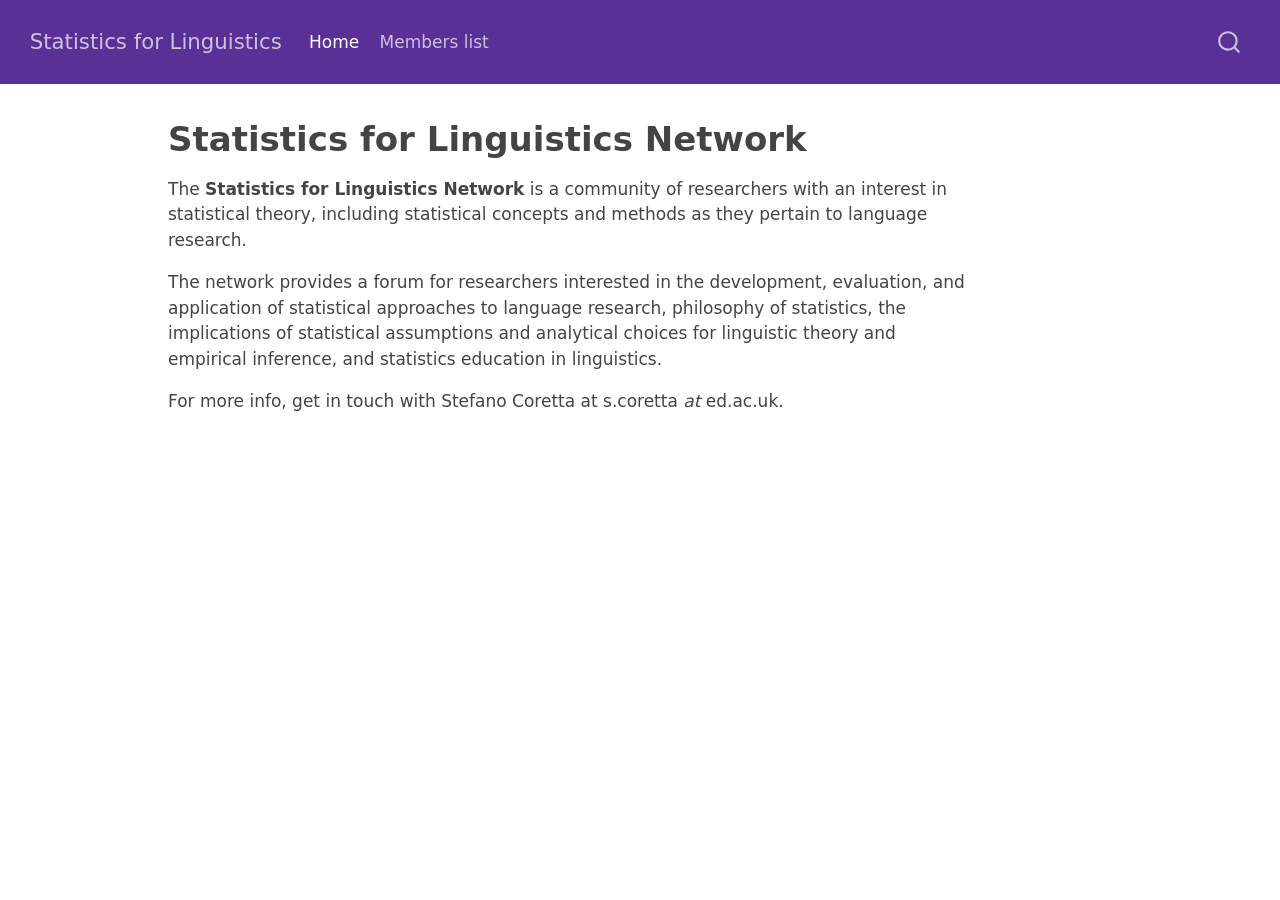
==== docs/index.html @ 7620b8a6 "update mission" ====
<!DOCTYPE html>
<html xmlns="http://www.w3.org/1999/xhtml" lang="en" xml:lang="en"><head>

<meta charset="utf-8">
<meta name="generator" content="quarto-1.9.38">

<meta name="viewport" content="width=device-width, initial-scale=1.0, user-scalable=yes">


<title>Statistics for Linguistics Network – Statistics for Linguistics</title>
<style>
/* Default styles provided by pandoc.
** See https://pandoc.org/MANUAL.html#variables-for-html for config info.
*/
code{white-space: pre-wrap;}
span.smallcaps{font-variant: small-caps;}
div.columns{display: flex; gap: min(4vw, 1.5em);}
div.column{flex: auto; overflow-x: auto;}
div.hanging-indent{margin-left: 1.5em; text-indent: -1.5em;}
ul.task-list{list-style: none;}
ul.task-list li input[type="checkbox"] {
  width: 0.8em;
  margin: 0 0.8em 0.2em -1em; /* quarto-specific, see https://github.com/quarto-dev/quarto-cli/issues/4556 */ 
  vertical-align: middle;
}
</style>


<script src="site_libs/quarto-nav/quarto-nav.js"></script>
<script src="site_libs/quarto-nav/headroom.min.js"></script>
<script src="site_libs/clipboard/clipboard.min.js"></script>
<script src="site_libs/quarto-search/autocomplete.umd.js"></script>
<script src="site_libs/quarto-search/fuse.min.js"></script>
<script src="site_libs/quarto-search/quarto-search.js"></script>
<meta name="quarto:offset" content="./">
<script src="site_libs/quarto-html/quarto.js" type="module"></script>
<script src="site_libs/quarto-html/tabsets/tabsets.js" type="module"></script>
<script src="site_libs/quarto-html/popper.min.js"></script>
<script src="site_libs/quarto-html/tippy.umd.min.js"></script>
<script src="site_libs/quarto-html/anchor.min.js"></script>
<link href="site_libs/quarto-html/tippy.css" rel="stylesheet">
<link href="site_libs/quarto-html/quarto-syntax-highlighting-15634bcf2e68342d4ad2dfa704d543f6.css" rel="stylesheet" id="quarto-text-highlighting-styles">
<script src="site_libs/bootstrap/bootstrap.min.js"></script>
<link href="site_libs/bootstrap/bootstrap-icons.css" rel="stylesheet">
<link href="site_libs/bootstrap/bootstrap-daa8fa81d25beabfc7405797cb8d7aea.min.css" rel="stylesheet" append-hash="true" id="quarto-bootstrap" data-mode="light">
<script id="quarto-search-options" type="application/json">{
  "location": "navbar",
  "copy-button": false,
  "collapse-after": 3,
  "panel-placement": "end",
  "type": "overlay",
  "limit": 50,
  "keyboard-shortcut": [
    "f",
    "/",
    "s"
  ],
  "show-item-context": false,
  "language": {
    "search-no-results-text": "No results",
    "search-matching-documents-text": "matching documents",
    "search-copy-link-title": "Copy link to search",
    "search-hide-matches-text": "Hide additional matches",
    "search-more-match-text": "more match in this document",
    "search-more-matches-text": "more matches in this document",
    "search-clear-button-title": "Clear",
    "search-text-placeholder": "",
    "search-detached-cancel-button-title": "Cancel",
    "search-submit-button-title": "Submit",
    "search-label": "Search"
  }
}</script>


<link rel="stylesheet" href="styles.css">
</head>

<body class="nav-fixed quarto-light">

<div id="quarto-search-results"></div>
  <header id="quarto-header" class="headroom fixed-top">
    <nav class="navbar navbar-expand-lg " data-bs-theme="dark">
      <div class="navbar-container container-fluid">
      <div class="navbar-brand-container mx-auto">
    <a class="navbar-brand" href="./index.html">
    <span class="navbar-title">Statistics for Linguistics</span>
    </a>
  </div>
            <div id="quarto-search" class="" title="Search"></div>
          <button class="navbar-toggler" type="button" data-bs-toggle="collapse" data-bs-target="#navbarCollapse" aria-controls="navbarCollapse" role="menu" aria-expanded="false" aria-label="Toggle navigation" onclick="if (window.quartoToggleHeadroom) { window.quartoToggleHeadroom(); }">
  <span class="navbar-toggler-icon"></span>
</button>
          <div class="collapse navbar-collapse" id="navbarCollapse">
            <ul class="navbar-nav navbar-nav-scroll me-auto">
  <li class="nav-item">
    <a class="nav-link active" href="./index.html" aria-current="page"> 
<span class="menu-text">Home</span></a>
  </li>  
  <li class="nav-item">
    <a class="nav-link" href="./members.qmd"> 
<span class="menu-text">Members list</span></a>
  </li>  
</ul>
          </div> <!-- /navcollapse -->
            <div class="quarto-navbar-tools">
</div>
      </div> <!-- /container-fluid -->
    </nav>
</header>
<!-- content -->
<div id="quarto-content" class="quarto-container page-columns page-rows-contents page-layout-article page-navbar">
<!-- sidebar -->
<!-- margin-sidebar -->
    <div id="quarto-margin-sidebar" class="sidebar margin-sidebar zindex-bottom">
        
    </div>
<!-- main -->
<main class="content" id="quarto-document-content">

<header id="title-block-header" class="quarto-title-block default">
<div class="quarto-title">
<h1 class="title">Statistics for Linguistics Network</h1>
</div>



<div class="quarto-title-meta">

    
  
    
  </div>
  


</header>


<p>The <strong>Statistics for Linguistics Network</strong> is a community of researchers with an interest in statistical theory, including statistical concepts and methods as they pertain to language research.</p>
<p>The network provides a forum for researchers interested in the development, evaluation, and application of statistical approaches to language research, philosophy of statistics, the implications of statistical assumptions and analytical choices for linguistic theory and empirical inference, and statistics education in linguistics.</p>
<p>For more info, get in touch with Stefano Coretta at s.coretta <em>at</em> ed.ac.uk.</p>



</main> <!-- /main -->
<script id="quarto-html-after-body" type="application/javascript">
  window.document.addEventListener("DOMContentLoaded", function (event) {
    const icon = "";
    const anchorJS = new window.AnchorJS();
    anchorJS.options = {
      placement: 'right',
      icon: icon
    };
    anchorJS.add('.anchored');
    const isCodeAnnotation = (el) => {
      for (const clz of el.classList) {
        if (clz.startsWith('code-annotation-')) {                     
          return true;
        }
      }
      return false;
    }
    const onCopySuccess = function(e) {
      // button target
      const button = e.trigger;
      // don't keep focus
      button.blur();
      // flash "checked"
      button.classList.add('code-copy-button-checked');
      var currentTitle = button.getAttribute("title");
      button.setAttribute("title", "Copied!");
      let tooltip;
      if (window.bootstrap) {
        button.setAttribute("data-bs-toggle", "tooltip");
        button.setAttribute("data-bs-placement", "left");
        button.setAttribute("data-bs-title", "Copied!");
        tooltip = new bootstrap.Tooltip(button, 
          { trigger: "manual", 
            customClass: "code-copy-button-tooltip",
            offset: [0, -8]});
        tooltip.show();    
      }
      setTimeout(function() {
        if (tooltip) {
          tooltip.hide();
          button.removeAttribute("data-bs-title");
          button.removeAttribute("data-bs-toggle");
          button.removeAttribute("data-bs-placement");
        }
        button.setAttribute("title", currentTitle);
        button.classList.remove('code-copy-button-checked');
      }, 1000);
      // clear code selection
      e.clearSelection();
    }
    const getTextToCopy = function(trigger) {
      const outerScaffold = trigger.parentElement.cloneNode(true);
      const codeEl = outerScaffold.querySelector('code');
      for (const childEl of codeEl.children) {
        if (isCodeAnnotation(childEl)) {
          childEl.remove();
        }
      }
      return codeEl.innerText;
    }
    const clipboard = new window.ClipboardJS('.code-copy-button:not([data-in-quarto-modal])', {
      text: getTextToCopy
    });
    clipboard.on('success', onCopySuccess);
    if (window.document.getElementById('quarto-embedded-source-code-modal')) {
      const clipboardModal = new window.ClipboardJS('.code-copy-button[data-in-quarto-modal]', {
        text: getTextToCopy,
        container: window.document.getElementById('quarto-embedded-source-code-modal')
      });
      clipboardModal.on('success', onCopySuccess);
    }
      var localhostRegex = new RegExp(/^(?:http|https):\/\/localhost\:?[0-9]*\//);
      var mailtoRegex = new RegExp(/^mailto:/);
        var filterRegex = new RegExp('/' + window.location.host + '/');
      var isInternal = (href) => {
          return filterRegex.test(href) || localhostRegex.test(href) || mailtoRegex.test(href);
      }
      // Inspect non-navigation links and adorn them if external
     var links = window.document.querySelectorAll('a[href]:not(.nav-link):not(.navbar-brand):not(.toc-action):not(.sidebar-link):not(.sidebar-item-toggle):not(.pagination-link):not(.no-external):not([aria-hidden]):not(.dropdown-item):not(.quarto-navigation-tool):not(.about-link)');
      for (var i=0; i<links.length; i++) {
        const link = links[i];
        if (!isInternal(link.href)) {
          // undo the damage that might have been done by quarto-nav.js in the case of
          // links that we want to consider external
          if (link.dataset.originalHref !== undefined) {
            link.href = link.dataset.originalHref;
          }
        }
      }
    function tippyHover(el, contentFn, onTriggerFn, onUntriggerFn) {
      const config = {
        allowHTML: true,
        maxWidth: 500,
        delay: 100,
        arrow: false,
        appendTo: function(el) {
            return el.parentElement;
        },
        interactive: true,
        interactiveBorder: 10,
        theme: 'quarto',
        placement: 'bottom-start',
      };
      if (contentFn) {
        config.content = contentFn;
      }
      if (onTriggerFn) {
        config.onTrigger = onTriggerFn;
      }
      if (onUntriggerFn) {
        config.onUntrigger = onUntriggerFn;
      }
      window.tippy(el, config); 
    }
    const noterefs = window.document.querySelectorAll('a[role="doc-noteref"]');
    for (var i=0; i<noterefs.length; i++) {
      const ref = noterefs[i];
      tippyHover(ref, function() {
        // use id or data attribute instead here
        let href = ref.getAttribute('data-footnote-href') || ref.getAttribute('href');
        try { href = new URL(href).hash; } catch {}
        const id = href.replace(/^#\/?/, "");
        const note = window.document.getElementById(id);
        if (note) {
          return note.innerHTML;
        } else {
          return "";
        }
      });
    }
    const xrefs = window.document.querySelectorAll('a.quarto-xref');
    const processXRef = (id, note) => {
      // Strip column container classes
      const stripColumnClz = (el) => {
        el.classList.remove("page-full", "page-columns");
        if (el.children) {
          for (const child of el.children) {
            stripColumnClz(child);
          }
        }
      }
      stripColumnClz(note)
      if (id === null || id.startsWith('sec-')) {
        // Special case sections, only their first couple elements
        const container = document.createElement("div");
        if (note.children && note.children.length > 2) {
          container.appendChild(note.children[0].cloneNode(true));
          for (let i = 1; i < note.children.length; i++) {
            const child = note.children[i];
            if (child.tagName === "P" && child.innerText === "") {
              continue;
            } else {
              container.appendChild(child.cloneNode(true));
              break;
            }
          }
          if (window.Quarto?.typesetMath) {
            window.Quarto.typesetMath(container);
          }
          return container.innerHTML
        } else {
          if (window.Quarto?.typesetMath) {
            window.Quarto.typesetMath(note);
          }
          return note.innerHTML;
        }
      } else {
        // Remove any anchor links if they are present
        const anchorLink = note.querySelector('a.anchorjs-link');
        if (anchorLink) {
          anchorLink.remove();
        }
        if (window.Quarto?.typesetMath) {
          window.Quarto.typesetMath(note);
        }
        if (note.classList.contains("callout")) {
          return note.outerHTML;
        } else {
          return note.innerHTML;
        }
      }
    }
    for (var i=0; i<xrefs.length; i++) {
      const xref = xrefs[i];
      tippyHover(xref, undefined, function(instance) {
        instance.disable();
        let url = xref.getAttribute('href');
        let hash = undefined; 
        if (url.startsWith('#')) {
          hash = url;
        } else {
          try { hash = new URL(url).hash; } catch {}
        }
        if (hash) {
          const id = hash.replace(/^#\/?/, "");
          const note = window.document.getElementById(id);
          if (note !== null) {
            try {
              const html = processXRef(id, note.cloneNode(true));
              instance.setContent(html);
            } finally {
              instance.enable();
              instance.show();
            }
          } else {
            // See if we can fetch this
            fetch(url.split('#')[0])
            .then(res => res.text())
            .then(html => {
              const parser = new DOMParser();
              const htmlDoc = parser.parseFromString(html, "text/html");
              const note = htmlDoc.getElementById(id);
              if (note !== null) {
                const html = processXRef(id, note);
                instance.setContent(html);
              } 
            }).finally(() => {
              instance.enable();
              instance.show();
            });
          }
        } else {
          // See if we can fetch a full url (with no hash to target)
          // This is a special case and we should probably do some content thinning / targeting
          fetch(url)
          .then(res => res.text())
          .then(html => {
            const parser = new DOMParser();
            const htmlDoc = parser.parseFromString(html, "text/html");
            const note = htmlDoc.querySelector('main.content');
            if (note !== null) {
              // This should only happen for chapter cross references
              // (since there is no id in the URL)
              // remove the first header
              if (note.children.length > 0 && note.children[0].tagName === "HEADER") {
                note.children[0].remove();
              }
              const html = processXRef(null, note);
              instance.setContent(html);
            } 
          }).finally(() => {
            instance.enable();
            instance.show();
          });
        }
      }, function(instance) {
      });
    }
        let selectedAnnoteEl;
        const selectorForAnnotation = ( cell, annotation) => {
          let cellAttr = 'data-code-cell="' + cell + '"';
          let lineAttr = 'data-code-annotation="' +  annotation + '"';
          const selector = 'span[' + cellAttr + '][' + lineAttr + ']';
          return selector;
        }
        const selectCodeLines = (annoteEl) => {
          const doc = window.document;
          const targetCell = annoteEl.getAttribute("data-target-cell");
          const targetAnnotation = annoteEl.getAttribute("data-target-annotation");
          const annoteSpan = window.document.querySelector(selectorForAnnotation(targetCell, targetAnnotation));
          const lines = annoteSpan.getAttribute("data-code-lines").split(",");
          const lineIds = lines.map((line) => {
            return targetCell + "-" + line;
          })
          let top = null;
          let height = null;
          let parent = null;
          if (lineIds.length > 0) {
              //compute the position of the single el (top and bottom and make a div)
              const el = window.document.getElementById(lineIds[0]);
              top = el.offsetTop;
              height = el.offsetHeight;
              parent = el.parentElement.parentElement;
            if (lineIds.length > 1) {
              const lastEl = window.document.getElementById(lineIds[lineIds.length - 1]);
              const bottom = lastEl.offsetTop + lastEl.offsetHeight;
              height = bottom - top;
            }
            if (top !== null && height !== null && parent !== null) {
              // cook up a div (if necessary) and position it 
              let div = window.document.getElementById("code-annotation-line-highlight");
              if (div === null) {
                div = window.document.createElement("div");
                div.setAttribute("id", "code-annotation-line-highlight");
                div.style.position = 'absolute';
                parent.appendChild(div);
              }
              div.style.top = top - 2 + "px";
              div.style.height = height + 4 + "px";
              div.style.left = 0;
              let gutterDiv = window.document.getElementById("code-annotation-line-highlight-gutter");
              if (gutterDiv === null) {
                gutterDiv = window.document.createElement("div");
                gutterDiv.setAttribute("id", "code-annotation-line-highlight-gutter");
                gutterDiv.style.position = 'absolute';
                const codeCell = window.document.getElementById(targetCell);
                const gutter = codeCell.querySelector('.code-annotation-gutter');
                gutter.appendChild(gutterDiv);
              }
              gutterDiv.style.top = top - 2 + "px";
              gutterDiv.style.height = height + 4 + "px";
            }
            selectedAnnoteEl = annoteEl;
          }
        };
        const unselectCodeLines = () => {
          const elementsIds = ["code-annotation-line-highlight", "code-annotation-line-highlight-gutter"];
          elementsIds.forEach((elId) => {
            const div = window.document.getElementById(elId);
            if (div) {
              div.remove();
            }
          });
          selectedAnnoteEl = undefined;
        };
          // Handle positioning of the toggle
      window.addEventListener(
        "resize",
        throttle(() => {
          elRect = undefined;
          if (selectedAnnoteEl) {
            selectCodeLines(selectedAnnoteEl);
          }
        }, 10)
      );
      function throttle(fn, ms) {
      let throttle = false;
      let timer;
        return (...args) => {
          if(!throttle) { // first call gets through
              fn.apply(this, args);
              throttle = true;
          } else { // all the others get throttled
              if(timer) clearTimeout(timer); // cancel #2
              timer = setTimeout(() => {
                fn.apply(this, args);
                timer = throttle = false;
              }, ms);
          }
        };
      }
        // Attach click handler to the DT
        const annoteDls = window.document.querySelectorAll('dt[data-target-cell]');
        for (const annoteDlNode of annoteDls) {
          annoteDlNode.addEventListener('click', (event) => {
            const clickedEl = event.target;
            if (clickedEl !== selectedAnnoteEl) {
              unselectCodeLines();
              const activeEl = window.document.querySelector('dt[data-target-cell].code-annotation-active');
              if (activeEl) {
                activeEl.classList.remove('code-annotation-active');
              }
              selectCodeLines(clickedEl);
              clickedEl.classList.add('code-annotation-active');
            } else {
              // Unselect the line
              unselectCodeLines();
              clickedEl.classList.remove('code-annotation-active');
            }
          });
        }
    const findCites = (el) => {
      const parentEl = el.parentElement;
      if (parentEl) {
        const cites = parentEl.dataset.cites;
        if (cites) {
          return {
            el,
            cites: cites.split(' ')
          };
        } else {
          return findCites(el.parentElement)
        }
      } else {
        return undefined;
      }
    };
    var bibliorefs = window.document.querySelectorAll('a[role="doc-biblioref"]');
    for (var i=0; i<bibliorefs.length; i++) {
      const ref = bibliorefs[i];
      const citeInfo = findCites(ref);
      if (citeInfo) {
        tippyHover(citeInfo.el, function() {
          var popup = window.document.createElement('div');
          citeInfo.cites.forEach(function(cite) {
            var citeDiv = window.document.createElement('div');
            citeDiv.classList.add('hanging-indent');
            citeDiv.classList.add('csl-entry');
            var biblioDiv = window.document.getElementById('ref-' + cite);
            if (biblioDiv) {
              citeDiv.innerHTML = biblioDiv.innerHTML;
            }
            popup.appendChild(citeDiv);
          });
          return popup.innerHTML;
        });
      }
    }
  });
  </script>
</div> <!-- /content -->




</body></html>
---- docs/site_libs/quarto-html/tippy.css ----
.tippy-box[data-animation=fade][data-state=hidden]{opacity:0}[data-tippy-root]{max-width:calc(100vw - 10px)}.tippy-box{position:relative;background-color:#333;color:#fff;border-radius:4px;font-size:14px;line-height:1.4;white-space:normal;outline:0;transition-property:transform,visibility,opacity}.tippy-box[data-placement^=top]>.tippy-arrow{bottom:0}.tippy-box[data-placement^=top]>.tippy-arrow:before{bottom:-7px;left:0;border-width:8px 8px 0;border-top-color:initial;transform-origin:center top}.tippy-box[data-placement^=bottom]>.tippy-arrow{top:0}.tippy-box[data-placement^=bottom]>.tippy-arrow:before{top:-7px;left:0;border-width:0 8px 8px;border-bottom-color:initial;transform-origin:center bottom}.tippy-box[data-placement^=left]>.tippy-arrow{right:0}.tippy-box[data-placement^=left]>.tippy-arrow:before{border-width:8px 0 8px 8px;border-left-color:initial;right:-7px;transform-origin:center left}.tippy-box[data-placement^=right]>.tippy-arrow{left:0}.tippy-box[data-placement^=right]>.tippy-arrow:before{left:-7px;border-width:8px 8px 8px 0;border-right-color:initial;transform-origin:center right}.tippy-box[data-inertia][data-state=visible]{transition-timing-function:cubic-bezier(.54,1.5,.38,1.11)}.tippy-arrow{width:16px;height:16px;color:#333}.tippy-arrow:before{content:"";position:absolute;border-color:transparent;border-style:solid}.tippy-content{position:relative;padding:5px 9px;z-index:1}
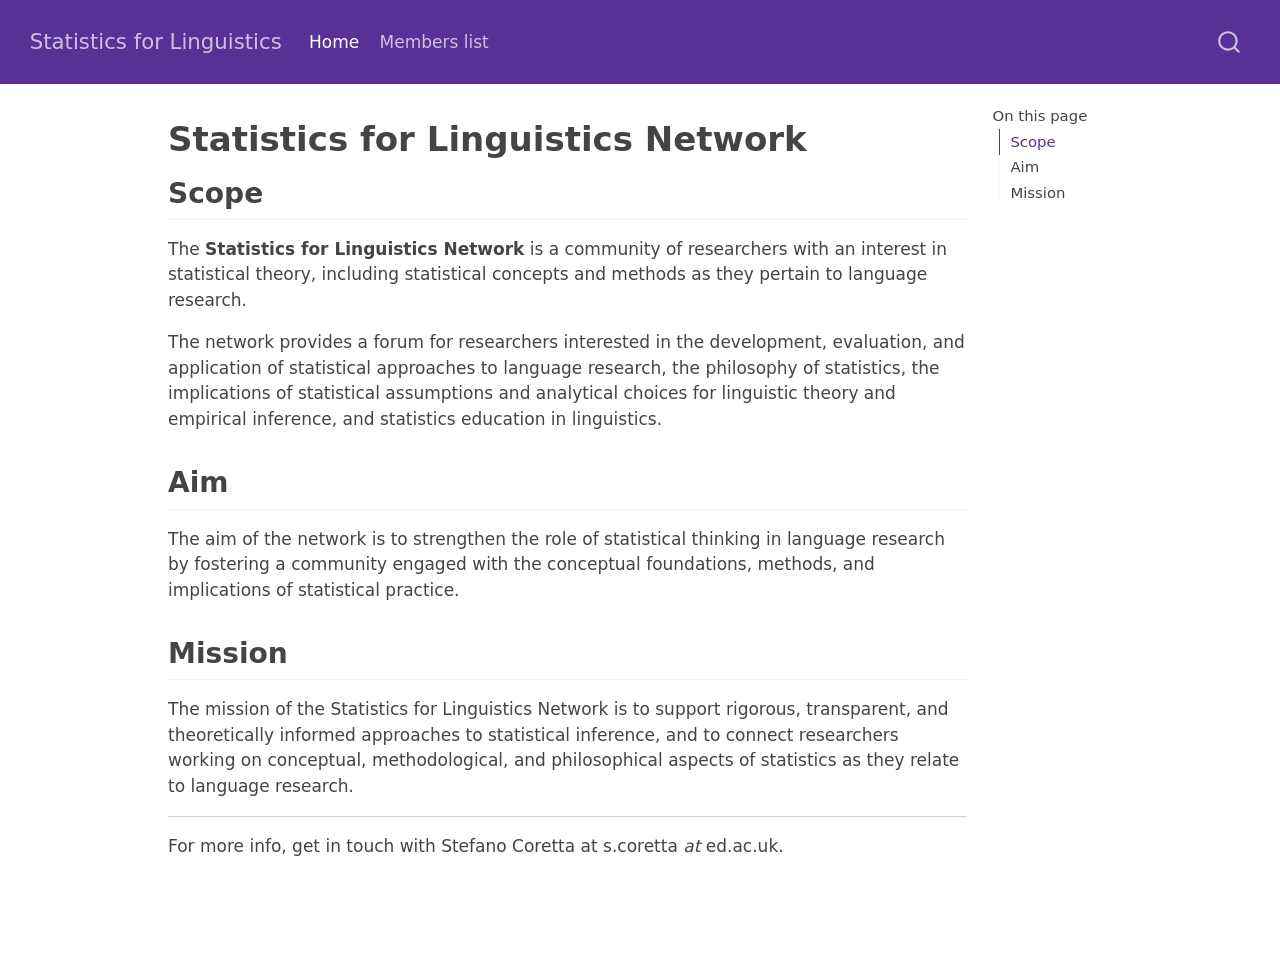
==== commit 3091fed5: "update homepage" ====
--- a/docs/index.html
+++ b/docs/index.html
@@ -111,8 +111,16 @@
 <div id="quarto-content" class="quarto-container page-columns page-rows-contents page-layout-article page-navbar">
 <!-- sidebar -->
 <!-- margin-sidebar -->
-    <div id="quarto-margin-sidebar" class="sidebar margin-sidebar zindex-bottom">
-        
+    <div id="quarto-margin-sidebar" class="sidebar margin-sidebar">
+        <nav id="TOC" role="doc-toc" class="toc-active">
+    <h2 id="toc-title">On this page</h2>
+   
+  <ul>
+  <li><a href="#scope" id="toc-scope" class="nav-link active" data-scroll-target="#scope">Scope</a></li>
+  <li><a href="#aim" id="toc-aim" class="nav-link" data-scroll-target="#aim">Aim</a></li>
+  <li><a href="#mission" id="toc-mission" class="nav-link" data-scroll-target="#mission">Mission</a></li>
+  </ul>
+</nav>
     </div>
 <!-- main -->
 <main class="content" id="quarto-document-content">
@@ -136,11 +144,23 @@
 </header>
 
 
+<section id="scope" class="level2">
+<h2 class="anchored" data-anchor-id="scope">Scope</h2>
 <p>The <strong>Statistics for Linguistics Network</strong> is a community of researchers with an interest in statistical theory, including statistical concepts and methods as they pertain to language research.</p>
-<p>The network provides a forum for researchers interested in the development, evaluation, and application of statistical approaches to language research, philosophy of statistics, the implications of statistical assumptions and analytical choices for linguistic theory and empirical inference, and statistics education in linguistics.</p>
+<p>The network provides a forum for researchers interested in the development, evaluation, and application of statistical approaches to language research, the philosophy of statistics, the implications of statistical assumptions and analytical choices for linguistic theory and empirical inference, and statistics education in linguistics.</p>
+</section>
+<section id="aim" class="level2">
+<h2 class="anchored" data-anchor-id="aim">Aim</h2>
+<p>The aim of the network is to strengthen the role of statistical thinking in language research by fostering a community engaged with the conceptual foundations, methods, and implications of statistical practice.</p>
+</section>
+<section id="mission" class="level2">
+<h2 class="anchored" data-anchor-id="mission">Mission</h2>
+<p>The mission of the Statistics for Linguistics Network is to support rigorous, transparent, and theoretically informed approaches to statistical inference, and to connect researchers working on conceptual, methodological, and philosophical aspects of statistics as they relate to language research.</p>
+<hr>
 <p>For more info, get in touch with Stefano Coretta at s.coretta <em>at</em> ed.ac.uk.</p>
 
 
+</section>
 
 </main> <!-- /main -->
 <script id="quarto-html-after-body" type="application/javascript">
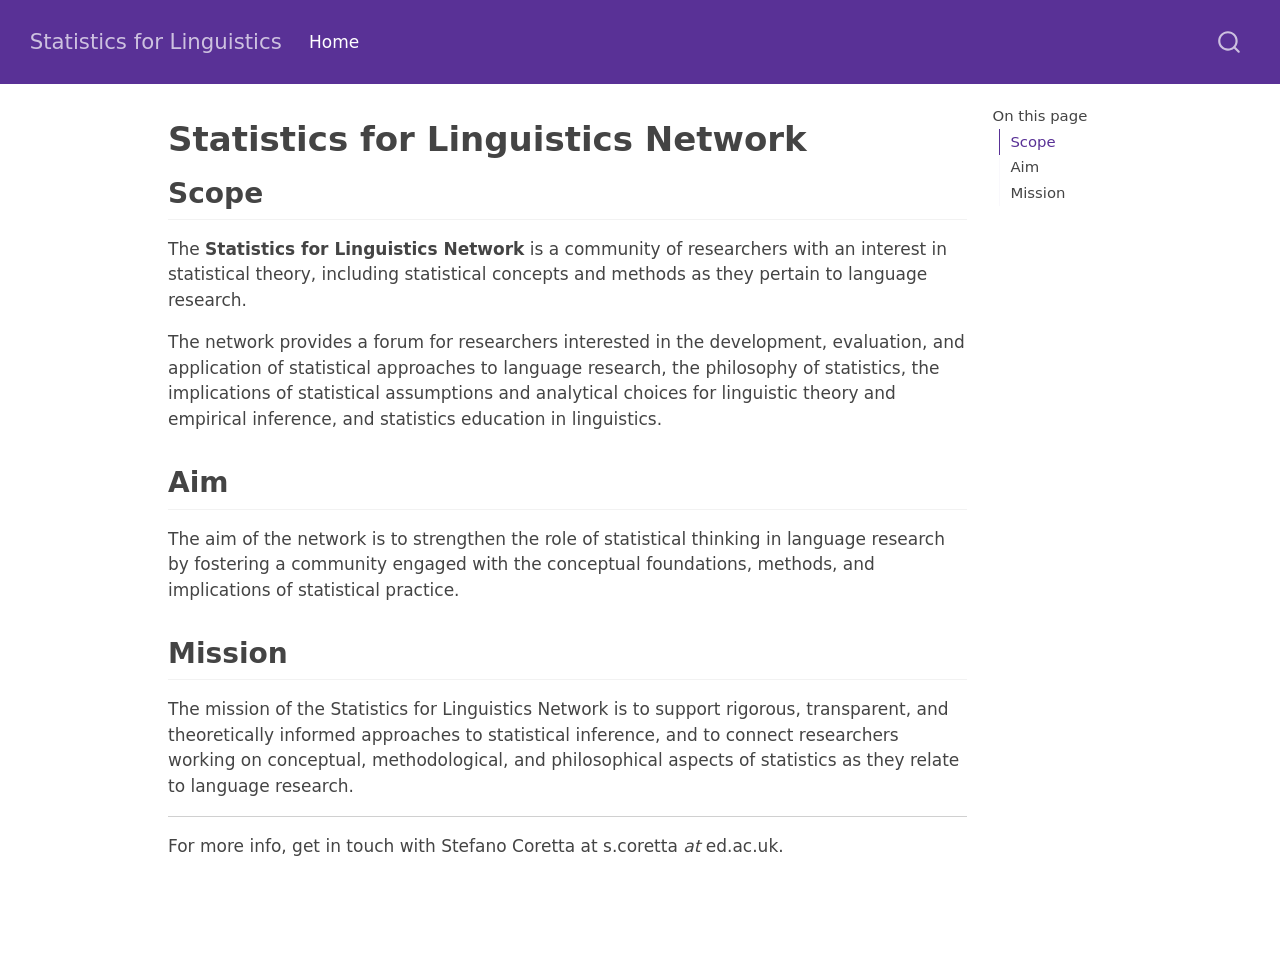
==== commit 6f3b7ca8: "update website" ====
--- a/docs/index.html
+++ b/docs/index.html
@@ -96,10 +96,6 @@
     <a class="nav-link active" href="./index.html" aria-current="page"> 
 <span class="menu-text">Home</span></a>
   </li>  
-  <li class="nav-item">
-    <a class="nav-link" href="./members.qmd"> 
-<span class="menu-text">Members list</span></a>
-  </li>  
 </ul>
           </div> <!-- /navcollapse -->
             <div class="quarto-navbar-tools">
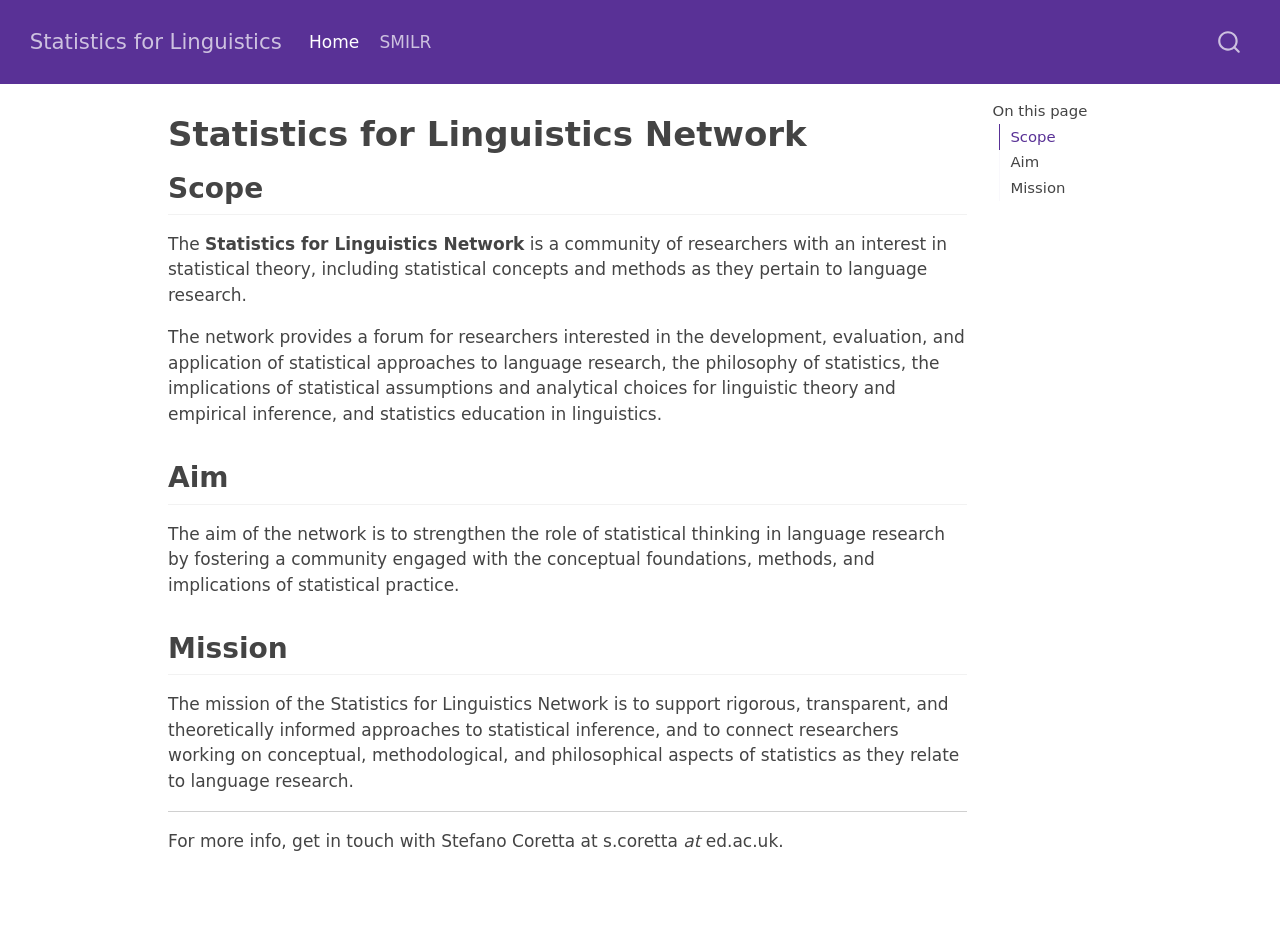
==== commit c1448eda: "edit conference scope" ====
--- a/docs/index.html
+++ b/docs/index.html
@@ -96,6 +96,10 @@
     <a class="nav-link active" href="./index.html" aria-current="page"> 
 <span class="menu-text">Home</span></a>
   </li>  
+  <li class="nav-item">
+    <a class="nav-link" href="./conference.html"> 
+<span class="menu-text">SMILR</span></a>
+  </li>  
 </ul>
           </div> <!-- /navcollapse -->
             <div class="quarto-navbar-tools">
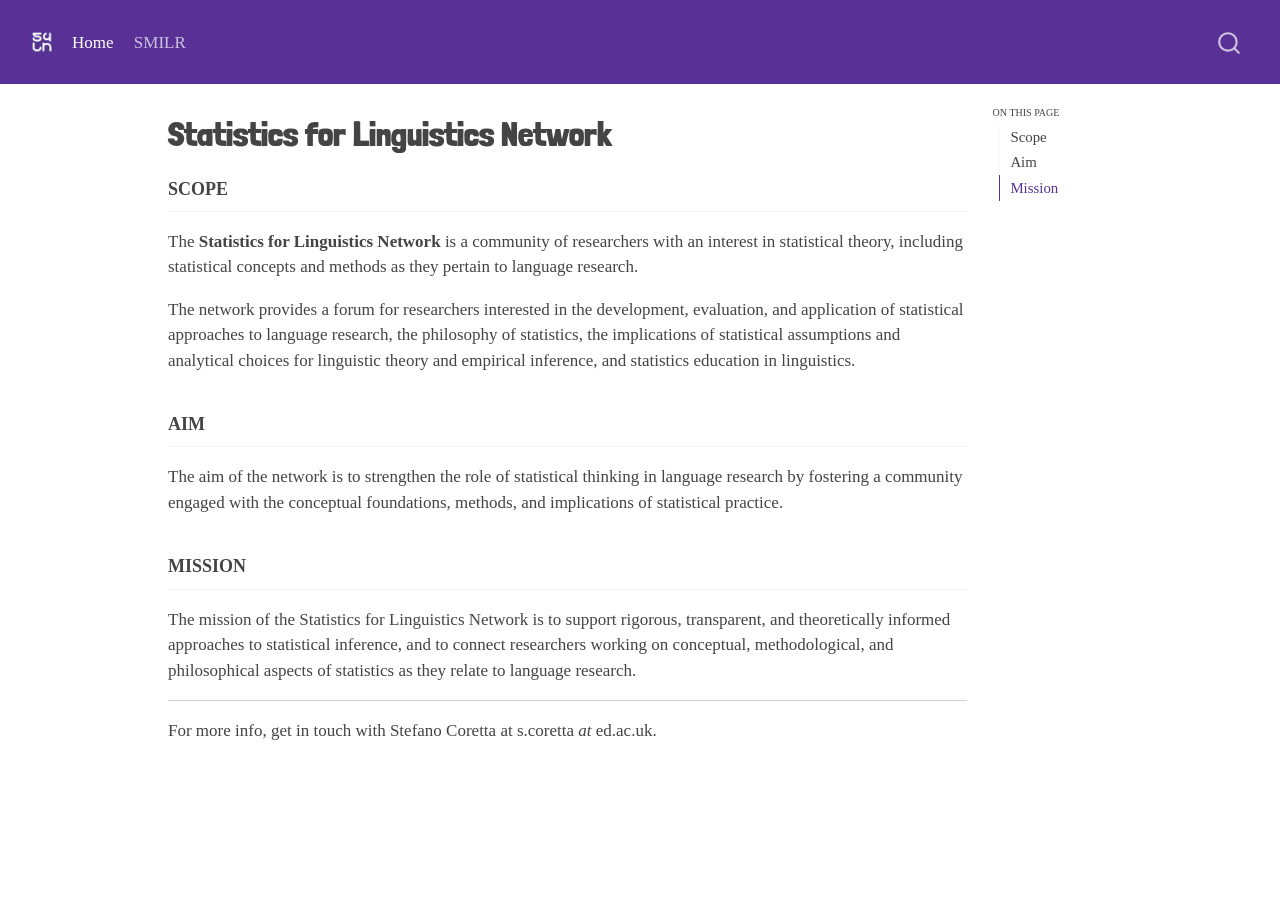
==== commit 739eeb4e: "edit fonts" ====
--- a/docs/index.html
+++ b/docs/index.html
@@ -2,20 +2,23 @@
 <html xmlns="http://www.w3.org/1999/xhtml" lang="en" xml:lang="en"><head>
 
 <meta charset="utf-8">
-<meta name="generator" content="quarto-1.9.38">
+<meta name="generator" content="quarto-1.10.18">
 
 <meta name="viewport" content="width=device-width, initial-scale=1.0, user-scalable=yes">
 
 
-<title>Statistics for Linguistics Network – Statistics for Linguistics</title>
+<title>Statistics for Linguistics Network</title>
 <style>
 /* Default styles provided by pandoc.
 ** See https://pandoc.org/MANUAL.html#variables-for-html for config info.
 */
-code{white-space: pre-wrap;}
 span.smallcaps{font-variant: small-caps;}
-div.columns{display: flex; gap: min(4vw, 1.5em);}
-div.column{flex: auto; overflow-x: auto;}
+div.columns{display: flex; gap: 1.5em;}
+div.column{flex: auto;}
+@media screen {
+div.columns{gap: min(4vw, 1.5em);}
+div.column{overflow-x: auto;}
+}
 div.hanging-indent{margin-left: 1.5em; text-indent: -1.5em;}
 ul.task-list{list-style: none;}
 ul.task-list li input[type="checkbox"] {
@@ -33,16 +36,20 @@
 <script src="site_libs/quarto-search/fuse.min.js"></script>
 <script src="site_libs/quarto-search/quarto-search.js"></script>
 <meta name="quarto:offset" content="./">
+<link href="./img/s4ln-logo.png" rel="icon" type="image/png">
 <script src="site_libs/quarto-html/quarto.js" type="module"></script>
 <script src="site_libs/quarto-html/tabsets/tabsets.js" type="module"></script>
 <script src="site_libs/quarto-html/popper.min.js"></script>
 <script src="site_libs/quarto-html/tippy.umd.min.js"></script>
 <script src="site_libs/quarto-html/anchor.min.js"></script>
 <link href="site_libs/quarto-html/tippy.css" rel="stylesheet">
-<link href="site_libs/quarto-html/quarto-syntax-highlighting-15634bcf2e68342d4ad2dfa704d543f6.css" rel="stylesheet" id="quarto-text-highlighting-styles">
+<link href="site_libs/quarto-html/quarto-syntax-highlighting-64a204ab8560d761af7679ceaba22944.css" rel="stylesheet" id="quarto-text-highlighting-styles">
 <script src="site_libs/bootstrap/bootstrap.min.js"></script>
 <link href="site_libs/bootstrap/bootstrap-icons.css" rel="stylesheet">
-<link href="site_libs/bootstrap/bootstrap-daa8fa81d25beabfc7405797cb8d7aea.min.css" rel="stylesheet" append-hash="true" id="quarto-bootstrap" data-mode="light">
+<link href="site_libs/bootstrap/bootstrap-283806461d87d7bdc96c8e860487c4d3.min.css" rel="stylesheet" append-hash="true" id="quarto-bootstrap" data-mode="light">
+<link href="https://fonts.googleapis.com" rel="preconnect">
+<link href="https://fonts.gstatic.com" rel="preconnect">
+<link href="https://fonts.googleapis.com/css2?family=Londrina+Solid:ital,wght@0,400;0,700;1,400;1,700&amp;display=swap" rel="stylesheet">
 <script id="quarto-search-options" type="application/json">{
   "location": "navbar",
   "copy-button": false,
@@ -82,8 +89,9 @@
     <nav class="navbar navbar-expand-lg " data-bs-theme="dark">
       <div class="navbar-container container-fluid">
       <div class="navbar-brand-container mx-auto">
-    <a class="navbar-brand" href="./index.html">
-    <span class="navbar-title">Statistics for Linguistics</span>
+    <a href="./index.html" class="navbar-brand navbar-brand-logo">
+    <img src="./img/s4ln-logo.png" alt="" class="navbar-logo light-content">
+    <img src="./img/s4ln-logo.png" alt="" class="navbar-logo dark-content">
     </a>
   </div>
             <div id="quarto-search" class="" title="Search"></div>
--- a/docs/site_libs/quarto-html/quarto-syntax-highlighting-64a204ab8560d761af7679ceaba22944.css
+++ b/docs/site_libs/quarto-html/quarto-syntax-highlighting-64a204ab8560d761af7679ceaba22944.css
@@ -0,0 +1,236 @@
+/* quarto syntax highlight colors */
+:root {
+  --quarto-hl-ot-color: #003B4F;
+  --quarto-hl-at-color: #657422;
+  --quarto-hl-ss-color: #20794D;
+  --quarto-hl-an-color: #5E5E5E;
+  --quarto-hl-fu-color: #4758AB;
+  --quarto-hl-st-color: #20794D;
+  --quarto-hl-cf-color: #003B4F;
+  --quarto-hl-op-color: #5E5E5E;
+  --quarto-hl-er-color: #AD0000;
+  --quarto-hl-bn-color: #AD0000;
+  --quarto-hl-al-color: #AD0000;
+  --quarto-hl-va-color: #111111;
+  --quarto-hl-bu-color: inherit;
+  --quarto-hl-ex-color: inherit;
+  --quarto-hl-pp-color: #AD0000;
+  --quarto-hl-in-color: #5E5E5E;
+  --quarto-hl-vs-color: #20794D;
+  --quarto-hl-wa-color: #5E5E5E;
+  --quarto-hl-do-color: #5E5E5E;
+  --quarto-hl-im-color: #00769E;
+  --quarto-hl-ch-color: #20794D;
+  --quarto-hl-dt-color: #AD0000;
+  --quarto-hl-fl-color: #AD0000;
+  --quarto-hl-co-color: #5E5E5E;
+  --quarto-hl-cv-color: #5E5E5E;
+  --quarto-hl-cn-color: #8f5902;
+  --quarto-hl-sc-color: #5E5E5E;
+  --quarto-hl-dv-color: #AD0000;
+  --quarto-hl-kw-color: #003B4F;
+}
+
+/* other quarto variables */
+:root {
+  --quarto-font-monospace: SFMono-Regular, Menlo, Monaco, Consolas, "Liberation Mono", "Courier New", monospace;
+}
+
+/* syntax highlight based on Pandoc's rules */
+pre > code.sourceCode > span {
+  color: #003B4F;
+}
+
+code.sourceCode > span {
+  color: #003B4F;
+}
+
+div.sourceCode,
+div.sourceCode pre.sourceCode {
+  color: #003B4F;
+}
+
+/* Normal */
+code span {
+  color: #003B4F;
+}
+
+/* Alert */
+code span.al {
+  color: #AD0000;
+  font-style: inherit;
+}
+
+/* Annotation */
+code span.an {
+  color: #5E5E5E;
+  font-style: inherit;
+}
+
+/* Attribute */
+code span.at {
+  color: #657422;
+  font-style: inherit;
+}
+
+/* BaseN */
+code span.bn {
+  color: #AD0000;
+  font-style: inherit;
+}
+
+/* BuiltIn */
+code span.bu {
+  font-style: inherit;
+}
+
+/* ControlFlow */
+code span.cf {
+  color: #003B4F;
+  font-weight: bold;
+  font-style: inherit;
+}
+
+/* Char */
+code span.ch {
+  color: #20794D;
+  font-style: inherit;
+}
+
+/* Constant */
+code span.cn {
+  color: #8f5902;
+  font-style: inherit;
+}
+
+/* Comment */
+code span.co {
+  color: #5E5E5E;
+  font-style: inherit;
+}
+
+/* CommentVar */
+code span.cv {
+  color: #5E5E5E;
+  font-style: italic;
+}
+
+/* Documentation */
+code span.do {
+  color: #5E5E5E;
+  font-style: italic;
+}
+
+/* DataType */
+code span.dt {
+  color: #AD0000;
+  font-style: inherit;
+}
+
+/* DecVal */
+code span.dv {
+  color: #AD0000;
+  font-style: inherit;
+}
+
+/* Error */
+code span.er {
+  color: #AD0000;
+  font-style: inherit;
+}
+
+/* Extension */
+code span.ex {
+  font-style: inherit;
+}
+
+/* Float */
+code span.fl {
+  color: #AD0000;
+  font-style: inherit;
+}
+
+/* Function */
+code span.fu {
+  color: #4758AB;
+  font-style: inherit;
+}
+
+/* Import */
+code span.im {
+  color: #00769E;
+  font-style: inherit;
+}
+
+/* Information */
+code span.in {
+  color: #5E5E5E;
+  font-style: inherit;
+}
+
+/* Keyword */
+code span.kw {
+  color: #003B4F;
+  font-weight: bold;
+  font-style: inherit;
+}
+
+/* Operator */
+code span.op {
+  color: #5E5E5E;
+  font-style: inherit;
+}
+
+/* Other */
+code span.ot {
+  color: #003B4F;
+  font-style: inherit;
+}
+
+/* Preprocessor */
+code span.pp {
+  color: #AD0000;
+  font-style: inherit;
+}
+
+/* SpecialChar */
+code span.sc {
+  color: #5E5E5E;
+  font-style: inherit;
+}
+
+/* SpecialString */
+code span.ss {
+  color: #20794D;
+  font-style: inherit;
+}
+
+/* String */
+code span.st {
+  color: #20794D;
+  font-style: inherit;
+}
+
+/* Variable */
+code span.va {
+  color: #111111;
+  font-style: inherit;
+}
+
+/* VerbatimString */
+code span.vs {
+  color: #20794D;
+  font-style: inherit;
+}
+
+/* Warning */
+code span.wa {
+  color: #5E5E5E;
+  font-style: italic;
+}
+
+.prevent-inlining {
+  content: "</";
+}
+
+/*# sourceMappingURL=9d8d5bb603a83b8298b89080a598c93b.css.map */
--- a/docs/styles.css
+++ b/docs/styles.css
@@ -0,0 +1,14 @@
+/* css styles */
+
+body {
+  font-family: "Lato";
+}
+
+h1 {
+  font-family: "Londrina Solid";
+}
+
+h2 {
+  font-size: 1.5em;
+  font-variant-caps: all-small-caps;
+}
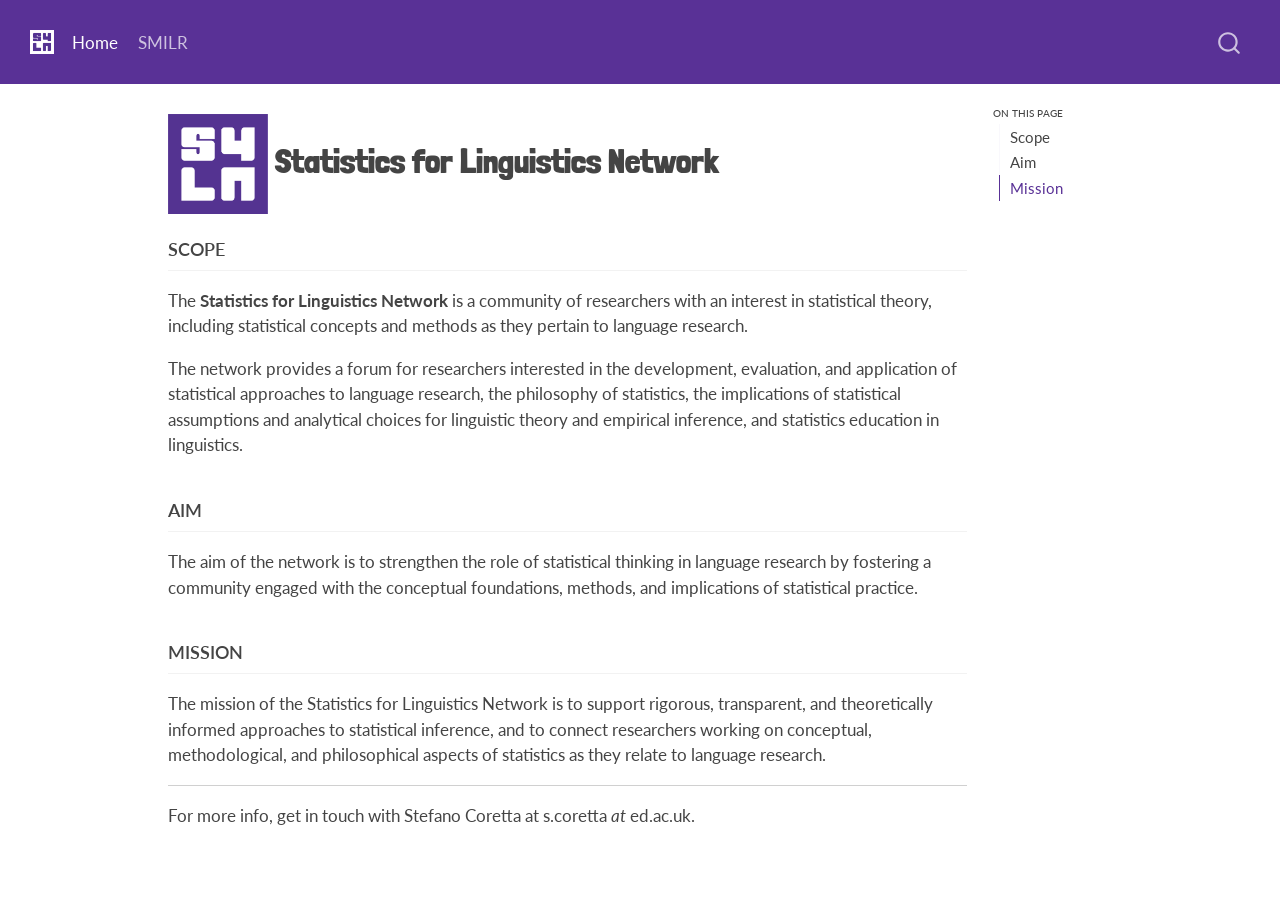
==== commit c58624a1: "fix font and logo" ====
--- a/docs/index.html
+++ b/docs/index.html
@@ -7,7 +7,7 @@
 <meta name="viewport" content="width=device-width, initial-scale=1.0, user-scalable=yes">
 
 
-<title>Statistics for Linguistics Network</title>
+<title> Statistics for Linguistics Network</title>
 <style>
 /* Default styles provided by pandoc.
 ** See https://pandoc.org/MANUAL.html#variables-for-html for config info.
@@ -36,7 +36,7 @@
 <script src="site_libs/quarto-search/fuse.min.js"></script>
 <script src="site_libs/quarto-search/quarto-search.js"></script>
 <meta name="quarto:offset" content="./">
-<link href="./img/s4ln-logo.png" rel="icon" type="image/png">
+<link href="./img/logo-purple.png" rel="icon" type="image/png">
 <script src="site_libs/quarto-html/quarto.js" type="module"></script>
 <script src="site_libs/quarto-html/tabsets/tabsets.js" type="module"></script>
 <script src="site_libs/quarto-html/popper.min.js"></script>
@@ -49,7 +49,7 @@
 <link href="site_libs/bootstrap/bootstrap-283806461d87d7bdc96c8e860487c4d3.min.css" rel="stylesheet" append-hash="true" id="quarto-bootstrap" data-mode="light">
 <link href="https://fonts.googleapis.com" rel="preconnect">
 <link href="https://fonts.gstatic.com" rel="preconnect">
-<link href="https://fonts.googleapis.com/css2?family=Londrina+Solid:ital,wght@0,400;0,700;1,400;1,700&amp;display=swap" rel="stylesheet">
+<link href="https://fonts.googleapis.com/css2?family=Londrina+Solid:ital,wght@0,400;0,700;1,400;1,700&amp;family=Lato:ital,wght@0,400;0,700;1,400;1,700&amp;display=swap" rel="stylesheet">
 <script id="quarto-search-options" type="application/json">{
   "location": "navbar",
   "copy-button": false,
@@ -90,8 +90,8 @@
       <div class="navbar-container container-fluid">
       <div class="navbar-brand-container mx-auto">
     <a href="./index.html" class="navbar-brand navbar-brand-logo">
-    <img src="./img/s4ln-logo.png" alt="" class="navbar-logo light-content">
-    <img src="./img/s4ln-logo.png" alt="" class="navbar-logo dark-content">
+    <img src="./img/logo-white.png" alt="" class="navbar-logo light-content">
+    <img src="./img/logo-white.png" alt="" class="navbar-logo dark-content">
     </a>
   </div>
             <div id="quarto-search" class="" title="Search"></div>
@@ -135,7 +135,7 @@
 
 <header id="title-block-header" class="quarto-title-block default">
 <div class="quarto-title">
-<h1 class="title">Statistics for Linguistics Network</h1>
+<h1 class="title"><img src="img/logo-purple.png" width="100"> Statistics for Linguistics Network</h1>
 </div>
 
 
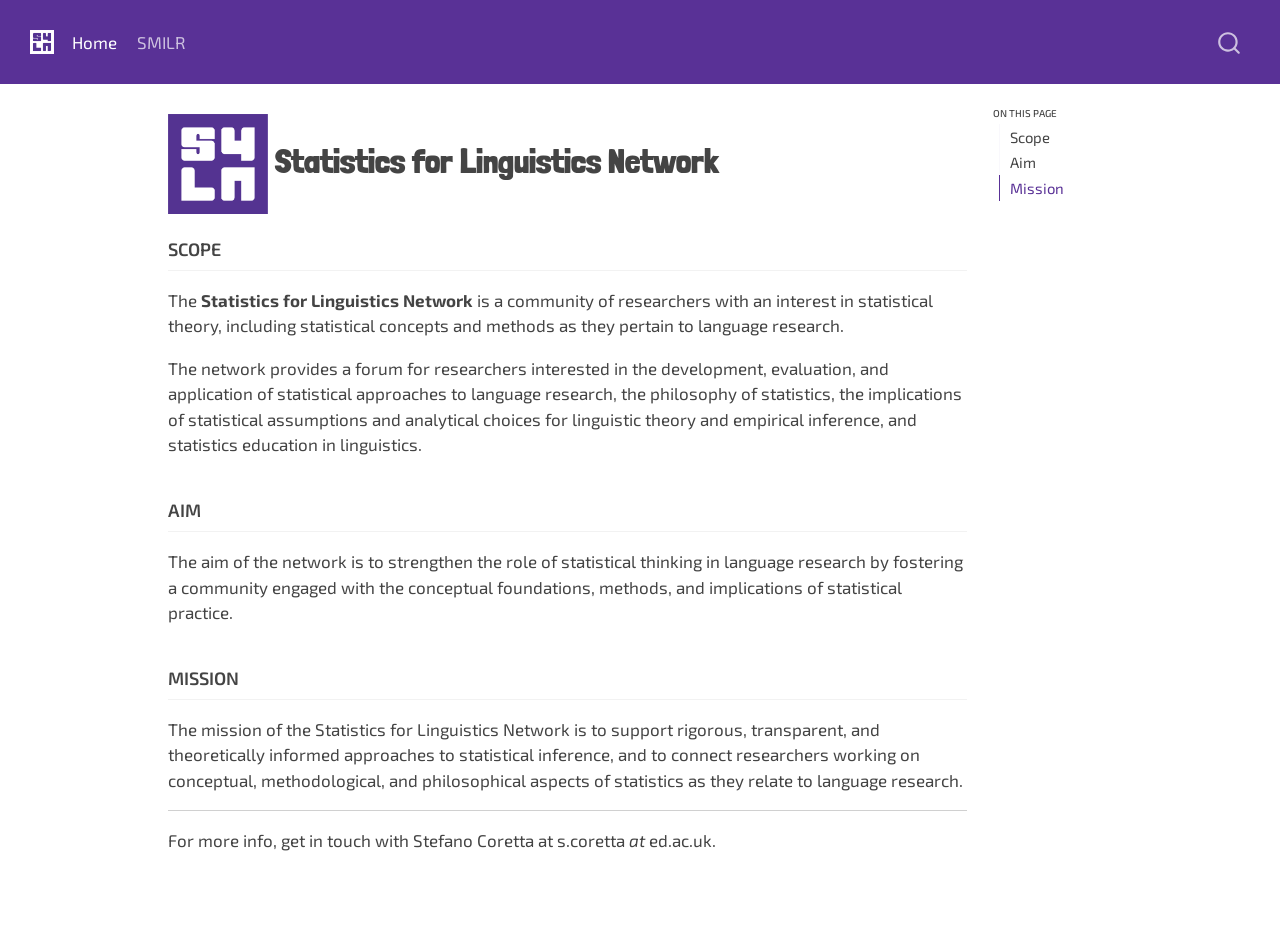
==== commit f0fb2fc0: "edit fonts" ====
--- a/docs/index.html
+++ b/docs/index.html
@@ -49,7 +49,7 @@
 <link href="site_libs/bootstrap/bootstrap-283806461d87d7bdc96c8e860487c4d3.min.css" rel="stylesheet" append-hash="true" id="quarto-bootstrap" data-mode="light">
 <link href="https://fonts.googleapis.com" rel="preconnect">
 <link href="https://fonts.gstatic.com" rel="preconnect">
-<link href="https://fonts.googleapis.com/css2?family=Londrina+Solid:ital,wght@0,400;0,700;1,400;1,700&amp;family=Lato:ital,wght@0,400;0,700;1,400;1,700&amp;display=swap" rel="stylesheet">
+<link href="https://fonts.googleapis.com/css2?family=Londrina+Solid:ital,wght@0,400;0,700;1,400;1,700&amp;family=Exo+2:ital,wght@0,400;0,700;1,400;1,700&amp;display=swap" rel="stylesheet">
 <script id="quarto-search-options" type="application/json">{
   "location": "navbar",
   "copy-button": false,
--- a/docs/styles.css
+++ b/docs/styles.css
@@ -1,10 +1,14 @@
 /* css styles */
 
 body {
-  font-family: "Lato";
+  font-family: "Exo 2";
 }
 
 h1 {
+  font-family: "Londrina Solid";
+}
+
+.subtitle.lead {
   font-family: "Londrina Solid";
 }
 
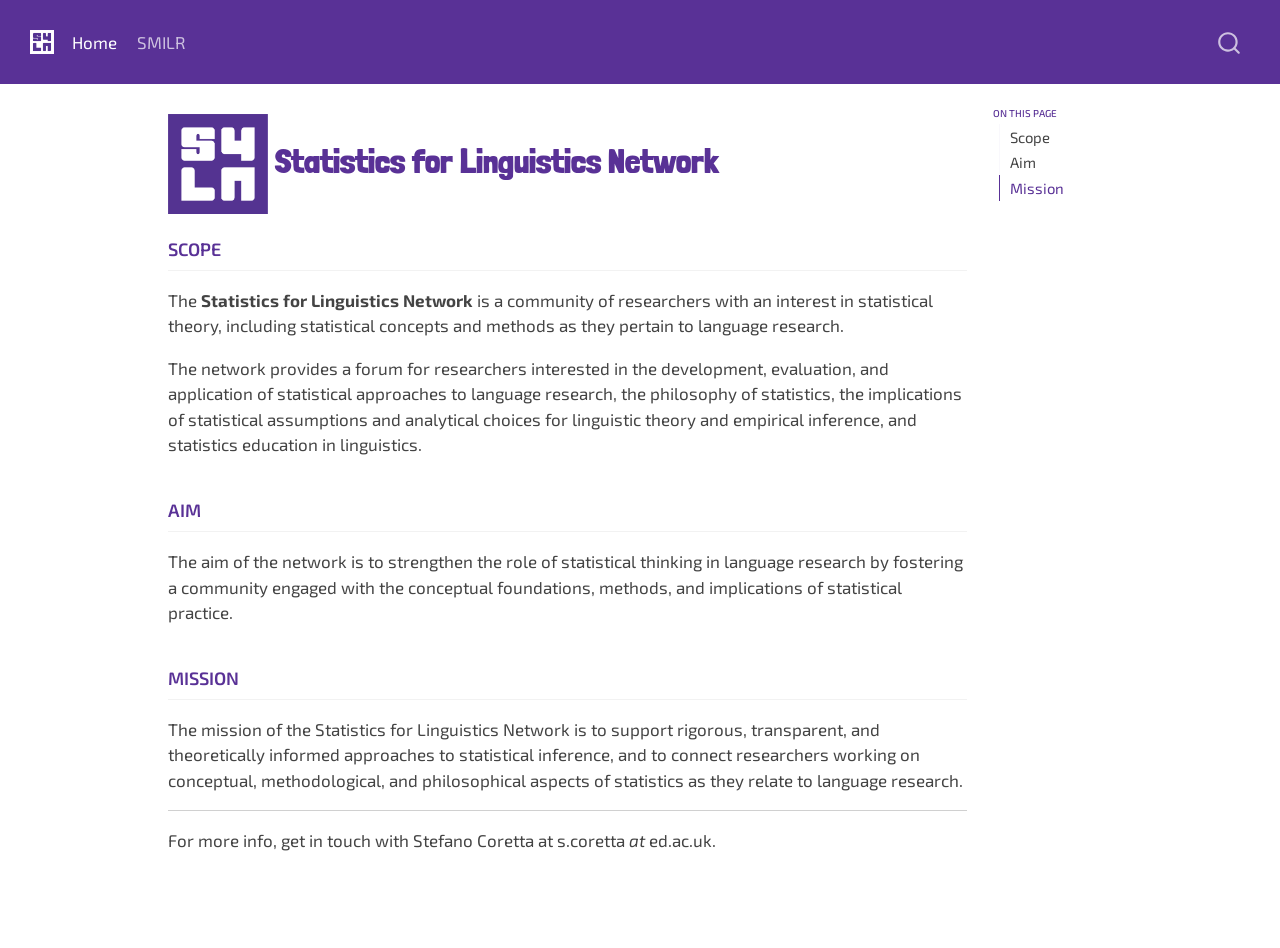
==== commit 9abe67ed: "edit dates" ====
--- a/docs/index.html
+++ b/docs/index.html
@@ -2,7 +2,7 @@
 <html xmlns="http://www.w3.org/1999/xhtml" lang="en" xml:lang="en"><head>
 
 <meta charset="utf-8">
-<meta name="generator" content="quarto-1.10.18">
+<meta name="generator" content="quarto-1.10.19">
 
 <meta name="viewport" content="width=device-width, initial-scale=1.0, user-scalable=yes">
 
@@ -43,7 +43,7 @@
 <script src="site_libs/quarto-html/tippy.umd.min.js"></script>
 <script src="site_libs/quarto-html/anchor.min.js"></script>
 <link href="site_libs/quarto-html/tippy.css" rel="stylesheet">
-<link href="site_libs/quarto-html/quarto-syntax-highlighting-64a204ab8560d761af7679ceaba22944.css" rel="stylesheet" id="quarto-text-highlighting-styles">
+<link href="site_libs/quarto-html/quarto-syntax-highlighting-bf27225e3a48a9273f3daa8f8e829971.css" rel="stylesheet" id="quarto-text-highlighting-styles">
 <script src="site_libs/bootstrap/bootstrap.min.js"></script>
 <link href="site_libs/bootstrap/bootstrap-icons.css" rel="stylesheet">
 <link href="site_libs/bootstrap/bootstrap-283806461d87d7bdc96c8e860487c4d3.min.css" rel="stylesheet" append-hash="true" id="quarto-bootstrap" data-mode="light">
--- a/docs/site_libs/quarto-html/quarto-syntax-highlighting-bf27225e3a48a9273f3daa8f8e829971.css
+++ b/docs/site_libs/quarto-html/quarto-syntax-highlighting-bf27225e3a48a9273f3daa8f8e829971.css
@@ -0,0 +1,236 @@
+/* quarto syntax highlight colors */
+:root {
+  --quarto-hl-ot-color: #003B4F;
+  --quarto-hl-at-color: #657422;
+  --quarto-hl-ss-color: #20794D;
+  --quarto-hl-an-color: #5E5E5E;
+  --quarto-hl-fu-color: #4758AB;
+  --quarto-hl-st-color: #20794D;
+  --quarto-hl-cf-color: #003B4F;
+  --quarto-hl-op-color: #5E5E5E;
+  --quarto-hl-er-color: #AD0000;
+  --quarto-hl-bn-color: #AD0000;
+  --quarto-hl-al-color: #AD0000;
+  --quarto-hl-va-color: #111111;
+  --quarto-hl-bu-color: inherit;
+  --quarto-hl-ex-color: inherit;
+  --quarto-hl-pp-color: #AD0000;
+  --quarto-hl-in-color: #5E5E5E;
+  --quarto-hl-vs-color: #20794D;
+  --quarto-hl-wa-color: #5E5E5E;
+  --quarto-hl-do-color: #5E5E5E;
+  --quarto-hl-im-color: #00769E;
+  --quarto-hl-ch-color: #20794D;
+  --quarto-hl-dt-color: #AD0000;
+  --quarto-hl-fl-color: #AD0000;
+  --quarto-hl-co-color: #5E5E5E;
+  --quarto-hl-cv-color: #5E5E5E;
+  --quarto-hl-cn-color: #8f5902;
+  --quarto-hl-sc-color: #5E5E5E;
+  --quarto-hl-dv-color: #AD0000;
+  --quarto-hl-kw-color: #003B4F;
+}
+
+/* other quarto variables */
+:root {
+  --quarto-font-monospace: SFMono-Regular, Menlo, Monaco, Consolas, "Liberation Mono", "Courier New", monospace;
+}
+
+/* syntax highlight based on Pandoc's rules */
+pre > code.sourceCode > span {
+  color: #003B4F;
+}
+
+code.sourceCode > span {
+  color: #003B4F;
+}
+
+div.sourceCode,
+div.sourceCode pre.sourceCode {
+  color: #003B4F;
+}
+
+/* Normal */
+code span {
+  color: #003B4F;
+}
+
+/* Alert */
+code span.al {
+  color: #AD0000;
+  font-style: inherit;
+}
+
+/* Annotation */
+code span.an {
+  color: #5E5E5E;
+  font-style: inherit;
+}
+
+/* Attribute */
+code span.at {
+  color: #657422;
+  font-style: inherit;
+}
+
+/* BaseN */
+code span.bn {
+  color: #AD0000;
+  font-style: inherit;
+}
+
+/* BuiltIn */
+code span.bu {
+  font-style: inherit;
+}
+
+/* ControlFlow */
+code span.cf {
+  color: #003B4F;
+  font-weight: bold;
+  font-style: inherit;
+}
+
+/* Char */
+code span.ch {
+  color: #20794D;
+  font-style: inherit;
+}
+
+/* Constant */
+code span.cn {
+  color: #8f5902;
+  font-style: inherit;
+}
+
+/* Comment */
+code span.co {
+  color: #5E5E5E;
+  font-style: inherit;
+}
+
+/* CommentVar */
+code span.cv {
+  color: #5E5E5E;
+  font-style: italic;
+}
+
+/* Documentation */
+code span.do {
+  color: #5E5E5E;
+  font-style: italic;
+}
+
+/* DataType */
+code span.dt {
+  color: #AD0000;
+  font-style: inherit;
+}
+
+/* DecVal */
+code span.dv {
+  color: #AD0000;
+  font-style: inherit;
+}
+
+/* Error */
+code span.er {
+  color: #AD0000;
+  font-style: inherit;
+}
+
+/* Extension */
+code span.ex {
+  font-style: inherit;
+}
+
+/* Float */
+code span.fl {
+  color: #AD0000;
+  font-style: inherit;
+}
+
+/* Function */
+code span.fu {
+  color: #4758AB;
+  font-style: inherit;
+}
+
+/* Import */
+code span.im {
+  color: #00769E;
+  font-style: inherit;
+}
+
+/* Information */
+code span.in {
+  color: #5E5E5E;
+  font-style: inherit;
+}
+
+/* Keyword */
+code span.kw {
+  color: #003B4F;
+  font-weight: bold;
+  font-style: inherit;
+}
+
+/* Operator */
+code span.op {
+  color: #5E5E5E;
+  font-style: inherit;
+}
+
+/* Other */
+code span.ot {
+  color: #003B4F;
+  font-style: inherit;
+}
+
+/* Preprocessor */
+code span.pp {
+  color: #AD0000;
+  font-style: inherit;
+}
+
+/* SpecialChar */
+code span.sc {
+  color: #5E5E5E;
+  font-style: inherit;
+}
+
+/* SpecialString */
+code span.ss {
+  color: #20794D;
+  font-style: inherit;
+}
+
+/* String */
+code span.st {
+  color: #20794D;
+  font-style: inherit;
+}
+
+/* Variable */
+code span.va {
+  color: #111111;
+  font-style: inherit;
+}
+
+/* VerbatimString */
+code span.vs {
+  color: #20794D;
+  font-style: inherit;
+}
+
+/* Warning */
+code span.wa {
+  color: #5E5E5E;
+  font-style: italic;
+}
+
+.prevent-inlining {
+  content: "</";
+}
+
+/*# sourceMappingURL=8be38f48d34c45af72792cbd699585e7.css.map */
--- a/docs/styles.css
+++ b/docs/styles.css
@@ -8,11 +8,124 @@
   font-family: "Londrina Solid";
 }
 
+.title {
+  color: #593196;
+}
+
 .subtitle.lead {
   font-family: "Londrina Solid";
+  color: #593196;
 }
 
 h2 {
   font-size: 1.5em;
   font-variant-caps: all-small-caps;
+  color: #593196;
+}
+
+/* Timeline */
+
+.timeline {
+  --date-width: 200px;
+  --marker-size: 10px;
+  --line-width: 2px;
+  --column-gap: 16px;
+  --row-gap: 28px;
+  --line-colour: #ccc;
+  --marker-colour: #593196;
+
+  position: relative;
+
+  display: flex;
+  flex-direction: column;
+  gap: var(--row-gap);
+}
+
+
+/* Continuous vertical line */
+
+.timeline::before {
+  content: "";
+  position: absolute;
+
+  left: calc(
+    var(--date-width) +
+    var(--column-gap) +
+    var(--marker-size) / 2
+  );
+
+  top: calc(var(--marker-size) / 2);
+  bottom: calc(var(--marker-size) / 2);
+
+  width: var(--line-width);
+  background: var(--line-colour);
+
+  transform: translateX(-50%);
+}
+
+
+/* Each timeline entry */
+
+.timeline-item {
+  position: relative;
+
+  display: grid;
+  grid-template-columns:
+    var(--date-width)
+    var(--marker-size)
+    1fr;
+
+  column-gap: var(--column-gap);
+  align-items: center;
+
+  min-height: var(--marker-size);
+}
+
+
+/* Date */
+
+.timeline-date {
+  grid-column: 1;
+  justify-self: end;
+
+  padding: 5px 12px;
+
+  border-radius: 999px;
+  background: #593196;
+
+  color: #eee;
+  font-size: 0.875rem;
+  line-height: 1;
+  white-space: nowrap;
+}
+
+
+/* Text */
+
+.timeline-text {
+  grid-column: 3;
+  font-weight: 700;
+}
+
+
+/* Marker */
+
+.timeline-item::before {
+  content: "";
+
+  grid-column: 2;
+  grid-row: 1;
+
+  justify-self: center;
+
+  width: var(--marker-size);
+  height: var(--marker-size);
+
+  border-radius: 50%;
+  background: var(--marker-colour);
+
+  border: 5px solid white;
+  box-sizing: content-box;
+
+  z-index: 1;
 }
